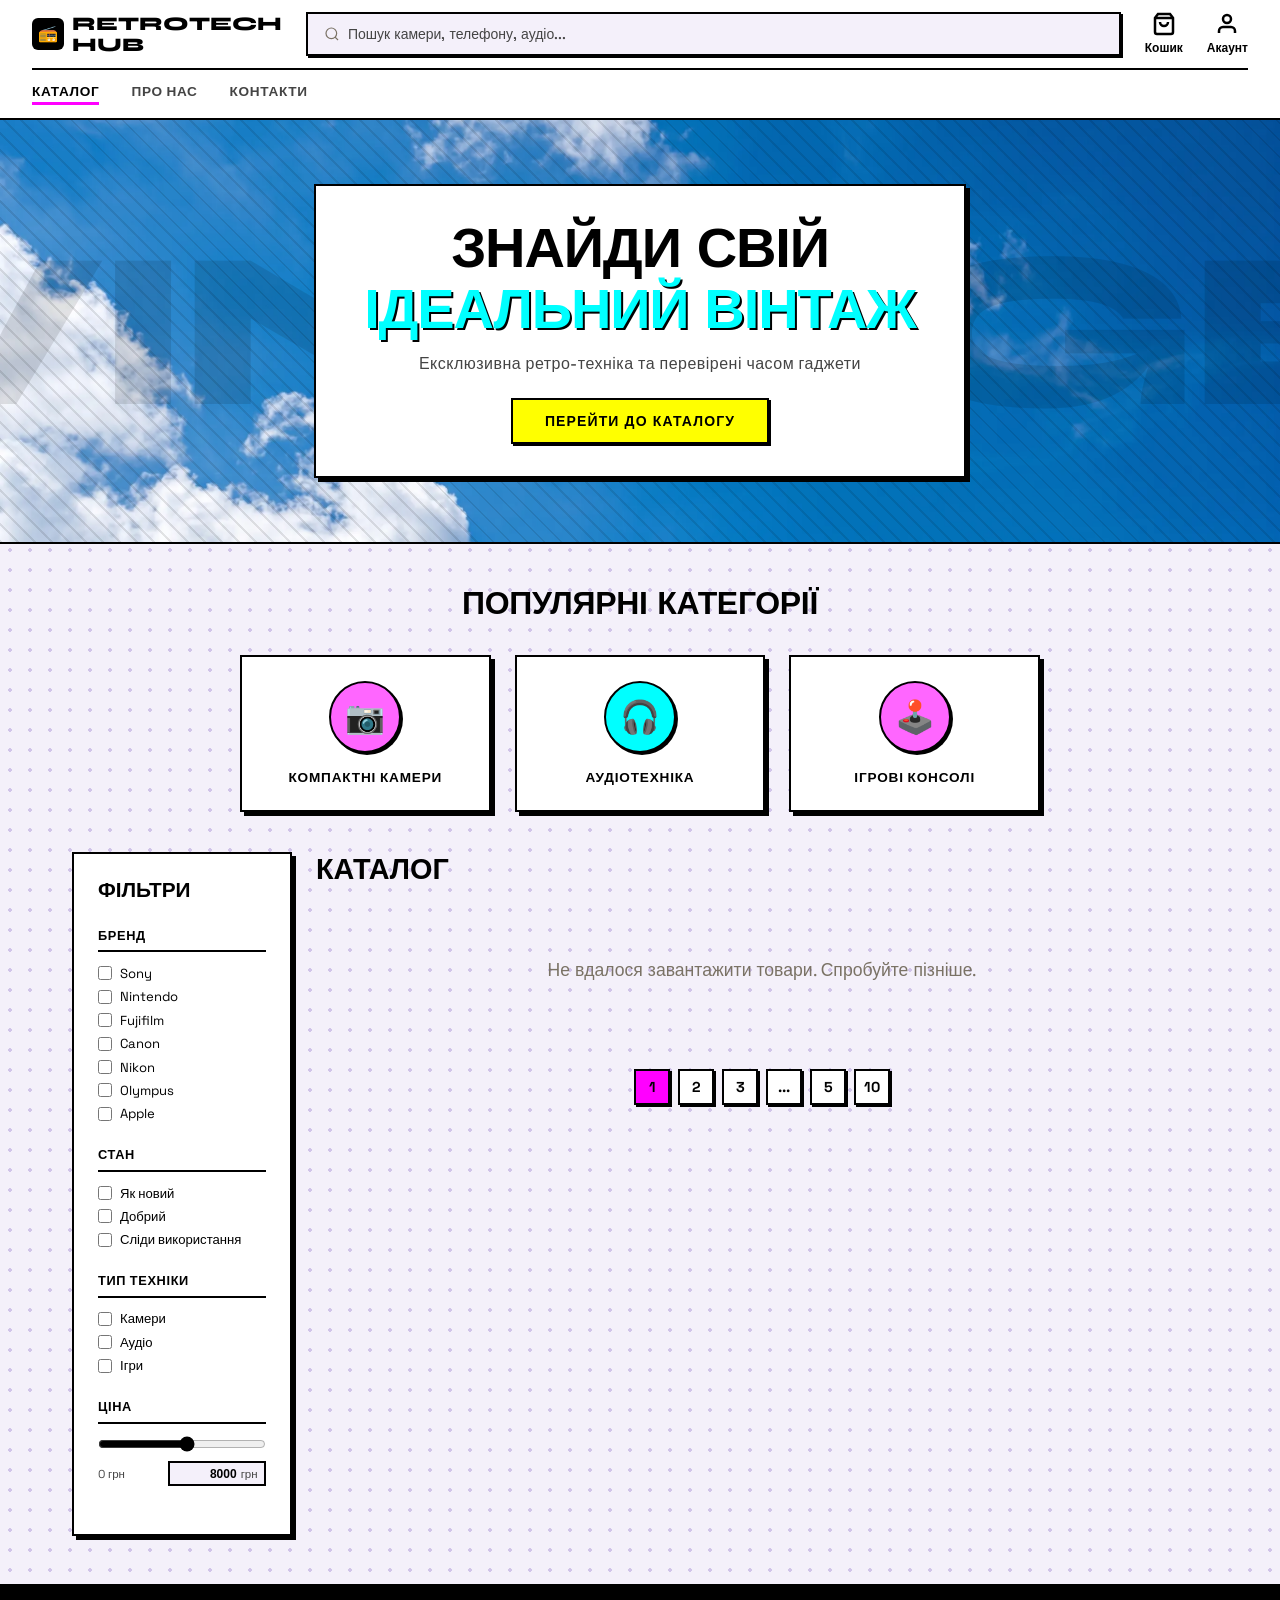
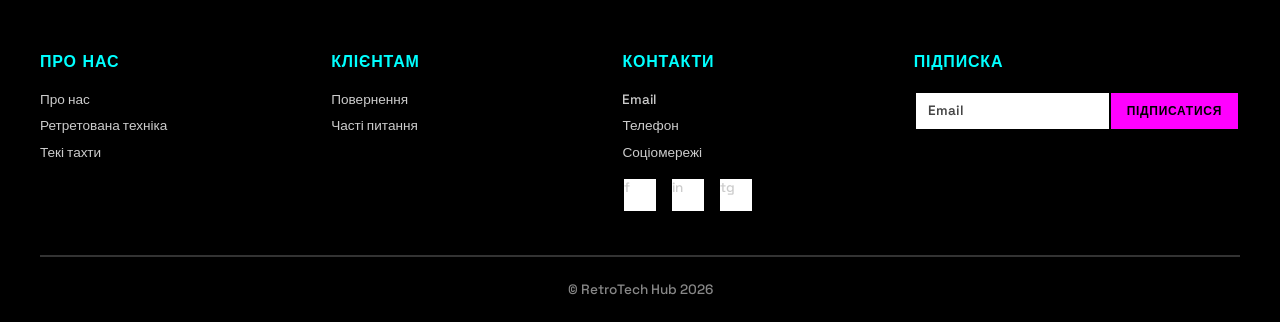
==== index.html @ 643965a3 "Reapply "feat: add search autocomplete dropdown with product suggestions" This reverts commit 82cce8" ====
<!DOCTYPE html>
<html lang="uk">

<head>
  <meta charset="UTF-8">
  <meta name="viewport" content="width=device-width, initial-scale=1.0">
  <title>RetroTech Hub — Вінтажна техніка</title>
  <!-- Підключення шрифтів -->
  <link
    href="https://fonts.googleapis.com/css2?family=Space+Grotesk:wght@400;500;600;700&family=Syne:wght@700;800&display=swap"
    rel="stylesheet">
  <!-- Підключення зовнішнього CSS файлу -->
  <link rel="stylesheet" href="style.css">
</head>

<body>

  <!-- НАВІГАЦІЯ -->
  <nav>
    <div class="nav-top">
      <!-- Змінюємо href="#" на href="/" -->
      <a class="logo" href="index.html">
        <div class="logo-icon">📻</div>
        <div>RETROTECH<br>HUB</div>
      </a>
      <div class="search-wrapper">
        <div class="search-bar">
          <svg viewBox="0 0 24 24" fill="none" stroke="currentColor" stroke-width="1.8" width="16" height="16"
            style="color:#7A7265;flex-shrink:0">
            <circle cx="11" cy="11" r="8" />
            <path d="m21 21-4.35-4.35" />
          </svg>
          <input type="text" id="search-input" placeholder="Пошук камери, телефону, аудіо..." autocomplete="off">
        </div>
        <div class="search-dropdown" id="search-dropdown"></div>
      </div>
      <!-- Кнопка кошика в навігації -->
      <a class="nav-action" href="#" id="cart-btn" onclick="toggleCart(event)">
        <svg viewBox="0 0 24 24" fill="none" stroke="currentColor" stroke-width="1.8">
          <path d="M6 2 3 6v14a2 2 0 0 0 2 2h14a2 2 0 0 0 2-2V6l-3-4z" />
          <line x1="3" y1="6" x2="21" y2="6" />
          <path d="M16 10a4 4 0 0 1-8 0" />
        </svg>
        <!-- Бейдж з кількістю товарів -->
        <div class="badge" id="cart-badge">0</div>
        Кошик
      </a>

      <a class="nav-action" href="modal.html" id="account-btn">
        <svg viewBox="0 0 24 24" fill="none" stroke="currentColor" stroke-width="1.8">
          <path d="M20 21v-2a4 4 0 0 0-4-4H8a4 4 0 0 0-4 4v2" />
          <circle cx="12" cy="7" r="4" />
        </svg>
        Акаунт
      </a>

    </div>
    <div class="nav-links">
      <a href="index.html" class="active">Каталог</a>
      <a href="pronas.html">Про нас</a>
      <a href="contact.html">Контакти</a>
    </div>
  </nav>

  <!-- HERO -->
  <section class="hero">
    <div class="hero-bg-text">VINTAGE</div>
    <div class="hero-content">
      <h1>ЗНАЙДИ СВІЙ<br><span>ІДЕАЛЬНИЙ ВІНТАЖ</span></h1>
      <p>Ексклюзивна ретро-техніка та перевірені часом гаджети</p>
      <a href="#catalog" class="hero-btn">Перейти до каталогу</a>
    </div>
  </section>

  <!-- КАТЕГОРІЇ -->
  <section class="section">
    <h2 class="section-title">Популярні категорії</h2>
    <div class="categories">
      <a class="cat-card" href="#catalog" onclick="filterBy('Камери')">
        <div class="cat-icon-wrap">📷</div>
        <span class="cat-label">Компактні камери</span>
      </a>
      <a class="cat-card" href="#catalog" onclick="filterBy('Аудіо')">
        <div class="cat-icon-wrap">🎧</div>
        <span class="cat-label">Аудіотехніка</span>
      </a>
      <a class="cat-card" href="#catalog" onclick="filterBy('Ігри')">
        <div class="cat-icon-wrap">🕹️</div>
        <span class="cat-label">Ігрові консолі</span>
      </a>
    </div>
  </section>

  <!-- КАТАЛОГ -->
  <div class="catalog-section" id="catalog">
    <aside class="filters">
      <h3>Фільтри</h3>
      <div class="filter-group">
        <div class="filter-group-title">Бренд</div>
        <div class="filter-item"><input type="checkbox" id="br-sony" data-filter="brand" data-value="Sony"><label
            for="br-sony">Sony</label></div>
        <div class="filter-item"><input type="checkbox" id="br-nintendo" data-filter="brand"
            data-value="Nintendo"><label for="br-nintendo">Nintendo</label></div>
        <div class="filter-item"><input type="checkbox" id="br-fuji" data-filter="brand" data-value="Fujifilm"><label
            for="br-fuji">Fujifilm</label></div>
        <div class="filter-item"><input type="checkbox" id="br-canon" data-filter="brand" data-value="Canon"><label
            for="br-canon">Canon</label></div>
        <div class="filter-item"><input type="checkbox" id="br-nikon" data-filter="brand" data-value="Nikon"><label
            for="br-nikon">Nikon</label></div>
        <div class="filter-item"><input type="checkbox" id="br-olympus" data-filter="brand" data-value="Olympus"><label
            for="br-olympus">Olympus</label></div>
        <div class="filter-item"><input type="checkbox" id="br-apple" data-filter="brand" data-value="Apple"><label
            for="br-apple">Apple</label></div>
      </div>
      <div class="filter-group">
        <div class="filter-group-title">Стан</div>
        <div class="filter-item"><input type="checkbox" id="cond-new" data-filter="condition"
            data-value="Як новий"><label for="cond-new">Як новий</label></div>
        <div class="filter-item"><input type="checkbox" id="cond-good" data-filter="condition"
            data-value="Добрий стан"><label for="cond-good">Добрий</label></div>
        <div class="filter-item"><input type="checkbox" id="cond-used" data-filter="condition"
            data-value="Сліди використання"><label for="cond-used">Сліди використання</label>
        </div>
      </div>
      <div class="filter-group">
        <div class="filter-group-title">Тип техніки</div>
        <div class="filter-item"><input type="checkbox" id="type-cam" data-filter="type" data-value="Камери"><label
            for="type-cam">Камери</label></div>
        <div class="filter-item"><input type="checkbox" id="type-audio" data-filter="type" data-value="Аудіо"><label
            for="type-audio">Аудіо</label></div>
        <div class="filter-item"><input type="checkbox" id="type-game" data-filter="type" data-value="Ігри"><label
            for="type-game">Ігри</label></div>
      </div>
      <div class="filter-group">
        <div class="filter-group-title">Ціна</div>
        <div class="price-range">
          <input type="range" min="0" max="15000" value="8000" id="price-slider">
          <div class="price-labels">
            <span>0 грн</span>
            <span class="price-input-wrap">
              <input type="number" id="price-input" min="0" max="15000" value="8000" step="100">
              <span class="price-input-suffix">грн</span>
            </span>
          </div>
        </div>
      </div>
    </aside>

    <div class="catalog-right">
      <h3>Каталог</h3>
      <div class="products-grid" id="products-grid"></div>
      <div class="pagination">
        <div class="page-btn active">1</div>
        <div class="page-btn">2</div>
        <div class="page-btn">3</div>
        <div class="page-btn">...</div>
        <div class="page-btn">5</div>
        <div class="page-btn">10</div>
      </div>
    </div>
  </div>

  <!-- FOOTER -->
  <footer>
    <div class="footer-grid">
      <div class="footer-col">
        <h4>Про нас</h4>
        <a href="#">Про нас</a>
        <a href="#">Ретретована техніка</a>
        <a href="#">Текі тахти</a>
      </div>
      <div class="footer-col">
        <h4>Клієнтам</h4>
        <a href="#">Повернення</a>
        <a href="#">Часті питання</a>
      </div>
      <div class="footer-col">
        <h4>Контакти</h4>
        <a href="#">Email</a>
        <a href="#">Телефон</a>
        <a href="#">Соціомережі</a>
        <div class="social-links">
          <a class="social-link" href="#">f</a>
          <a class="social-link" href="#">in</a>
          <a class="social-link" href="#">tg</a>
        </div>
      </div>
      <div class="footer-col">
        <h4>Підписка</h4>
        <div class="footer-subscribe">
          <input type="email" placeholder="Email">
          <button>Підписатися</button>
        </div>
      </div>
    </div>
    <div class="footer-bottom">
      © RetroTech Hub 2026
    </div>
  </footer>

  <!-- ======== КОШИК (бічна панель) ======== -->
  <!-- Затемнений фон при відкритому кошику -->
  <div class="cart-overlay" id="cart-overlay" onclick="toggleCart(event)"></div>

  <!-- Бічна панель кошика -->
  <aside class="cart-sidebar" id="cart-sidebar">
    <!-- Заголовок кошика -->
    <div class="cart-header">
      <h3>🛍️ Кошик</h3>
      <!-- Кнопка закриття -->
      <button class="cart-close" onclick="toggleCart(event)">&times;</button>
    </div>

    <!-- Список товарів у кошику -->
    <div class="cart-items" id="cart-items">
      <!-- Товари додаються динамічно через JS -->
      <div class="cart-empty" id="cart-empty">Кошик порожній</div>
    </div>

    <!-- Нижня частина: загальна сума та кнопка оформлення -->
    <div class="cart-footer" id="cart-footer" style="display:none;">
      <!-- Рядок з загальною сумою -->
      <div class="cart-total">
        <span>Разом:</span>
        <span id="cart-total-price">0 грн</span>
      </div>
      <!-- Кнопка оформлення замовлення -->
      <button class="cart-checkout-btn" onclick="openCheckoutModal(event)">Оформити замовлення</button>
      <!-- Кнопка очищення кошика -->
      <button class="cart-clear-btn" onclick="clearCart()">Очистити кошик</button>
    </div>
  </aside>






  <!-- Підключення зовнішнього JavaScript файлу -->
  <script src="script.js?v=3"></script>
</body>

</html>
---- style.css ----
*,
*::before,
*::after {
  box-sizing: border-box;
  margin: 0;
  padding: 0;
}

:root {
  --cream: #f4f0fa;
  --warm-white: #ffffff;
  --dark: #000000;
  --dark-mid: #111111;
  --olive: #ff00ff;
  --gold: #ff00ff;
  /* Hot Pink */
  --gold-light: #ff66ff;
  --sage: #00ffff;
  /* Cyan */
  --rust: #ff00ff;
  --text-muted: #444444;
  --border: #000000;
  --green-btn: #ffff00;
  /* Cyber Yellow */
  --green-hover: #cccc00;
  --y2k-shadow: 4px 4px 0px #000;
}

body {
  font-family: 'Space Grotesk', sans-serif;
  background-color: var(--cream);
  background-image: radial-gradient(#d1c4e9 2px, transparent 2px);
  background-size: 20px 20px;
  color: var(--dark);
  min-height: 100vh;
}

/* NAV */
nav {
  background: var(--warm-white);
  border-bottom: 2px solid var(--border);
  padding: 0 2rem;
  position: sticky;
  top: 0;
  z-index: 100;
}

.nav-top {
  display: flex;
  align-items: center;
  gap: 1.5rem;
  padding: 0.75rem 0;
  border-bottom: 2px solid var(--border);
}

.logo {
  display: flex;
  align-items: center;
  gap: 0.5rem;
  font-family: 'Syne', sans-serif;
  font-weight: 800;
  font-size: 1.2rem;
  line-height: 1.1;
  color: var(--dark);
  text-decoration: none;
  min-width: 110px;
  text-transform: uppercase;
}

.logo-icon {
  width: 32px;
  height: 32px;
  background: var(--dark);
  border-radius: 6px;
  display: flex;
  align-items: center;
  justify-content: center;
  color: var(--gold);
  font-size: 16px;
  flex-shrink: 0;
}

.search-bar {
  display: flex;
  align-items: center;
  background: var(--cream);
  border: 2px solid var(--border);
  border-radius: 0px;
  padding: 0 1rem;
  gap: 0.5rem;
  height: 44px;
  box-shadow: 2px 2px 0 var(--border);
  transition: transform 0.1s, box-shadow 0.1s;
}

.search-bar:focus-within {
  transform: translate(2px, 2px);
  box-shadow: 0px 0px 0 var(--border);
}

.search-bar input {
  border: none;
  background: transparent;
  font-family: 'Space Grotesk', sans-serif;
  font-size: 0.875rem;
  font-weight: 500;
  color: var(--dark);
  width: 100%;
  outline: none;
}

.search-bar input::placeholder {
  color: var(--text-muted);
}

/* SEARCH WRAPPER & DROPDOWN */
.search-wrapper {
  flex: 1;
  position: relative;
}

.search-wrapper .search-bar {
  flex: unset;
  width: 100%;
}

.search-dropdown {
  position: absolute;
  top: calc(100% + 4px);
  left: 0;
  right: 0;
  background: var(--warm-white);
  border: 2px solid var(--border);
  box-shadow: 4px 4px 0 var(--border);
  z-index: 999;
  max-height: 360px;
  overflow-y: auto;
  display: none;
  flex-direction: column;
}

.search-dropdown.active {
  display: flex;
}

.search-dropdown-item {
  display: flex;
  align-items: center;
  gap: 0.75rem;
  padding: 0.6rem 0.9rem;
  cursor: pointer;
  border-bottom: 1px solid #e8e4e0;
  transition: background 0.12s, transform 0.08s;
  text-decoration: none;
  color: inherit;
}

.search-dropdown-item:last-child {
  border-bottom: none;
}

.search-dropdown-item:hover {
  background: var(--cream);
  transform: translateX(3px);
}

.search-dropdown-thumb {
  width: 40px;
  height: 40px;
  border: 2px solid var(--border);
  background: var(--cream);
  display: flex;
  align-items: center;
  justify-content: center;
  font-size: 1.2rem;
  flex-shrink: 0;
  overflow: hidden;
}

.search-dropdown-thumb img {
  width: 100%;
  height: 100%;
  object-fit: cover;
}

.search-dropdown-info {
  flex: 1;
  min-width: 0;
}

.search-dropdown-name {
  font-family: 'Space Grotesk', sans-serif;
  font-size: 0.85rem;
  font-weight: 700;
  color: var(--dark);
  white-space: nowrap;
  overflow: hidden;
  text-overflow: ellipsis;
}

.search-dropdown-name mark {
  background: var(--green-btn);
  color: var(--dark);
  padding: 0 2px;
  border-radius: 2px;
}

.search-dropdown-meta {
  font-size: 0.72rem;
  font-weight: 500;
  color: var(--text-muted);
  margin-top: 1px;
  text-transform: uppercase;
  letter-spacing: 0.04em;
}

.search-dropdown-price {
  font-family: 'Syne', sans-serif;
  font-size: 0.9rem;
  font-weight: 800;
  color: var(--dark);
  white-space: nowrap;
}

.search-dropdown-empty {
  padding: 1rem;
  text-align: center;
  color: var(--text-muted);
  font-size: 0.85rem;
  font-weight: 500;
  letter-spacing: 0.03em;
}

.search-dropdown-header {
  padding: 0.4rem 0.9rem;
  font-size: 0.7rem;
  font-weight: 700;
  letter-spacing: 0.08em;
  text-transform: uppercase;
  color: var(--text-muted);
  background: var(--cream);
  border-bottom: 2px solid var(--border);
}

@keyframes dropdownSlide {
  from { opacity: 0; transform: translateY(-6px); }
  to   { opacity: 1; transform: translateY(0); }
}

.search-dropdown.active {
  animation: dropdownSlide 0.15s ease;
}

.nav-actions {
  display: flex;
  gap: 1.5rem;
  align-items: center;
}

.nav-action {
  display: flex;
  flex-direction: column;
  align-items: center;
  gap: 4px;
  font-size: 0.75rem;
  font-weight: 600;
  color: var(--dark);
  text-decoration: none;
  cursor: pointer;
  position: relative;
  font-family: 'Space Grotesk', sans-serif;
}

.nav-action svg {
  width: 24px;
  height: 24px;
  stroke-width: 2.5;
}

.badge {
  position: absolute;
  top: -6px;
  right: -8px;
  background: var(--gold);
  color: var(--warm-white);
  font-family: 'Space Grotesk', sans-serif;
  font-size: 0.65rem;
  font-weight: 700;
  width: 18px;
  height: 18px;
  border-radius: 50%;
  border: 2px solid var(--dark);
  display: flex;
  align-items: center;
  justify-content: center;
}

.nav-links {
  display: flex;
  gap: 2rem;
  padding: 0.8rem 0;
}

.nav-links a {
  font-size: 0.85rem;
  font-weight: 700;
  letter-spacing: 0.05em;
  text-transform: uppercase;
  color: var(--text-muted);
  text-decoration: none;
  transition: color 0.2s;
  font-family: 'Space Grotesk', sans-serif;
}

.nav-links a:hover,
.nav-links a.active {
  color: var(--dark);
}

.nav-links a.active {
  border-bottom: 3px solid var(--gold);
  padding-bottom: 2px;
  color: var(--dark);
}

/* HERO */
.hero {
  background: var(--cream);
  background-image: url('sky.webp');
  background-size: cover;
  background-position: center;
  padding: 4rem 2rem;
  text-align: center;
  position: relative;
  overflow: hidden;
  min-height: 280px;
  display: flex;
  align-items: center;
  justify-content: center;
  flex-direction: column;
  border-bottom: 2px solid var(--border);
}

.hero::before {
  content: '';
  position: absolute;
  inset: 0;
  background: repeating-linear-gradient(45deg, #000 0, #000 2px, transparent 2px, transparent 12px);
  opacity: 0.1;
}

.hero-bg-text {
  position: absolute;
  font-family: 'Syne', sans-serif;
  font-size: 14rem;
  font-weight: 800;
  color: var(--dark);
  opacity: 0.1;
  user-select: none;
  letter-spacing: -0.05em;
  top: 50%;
  left: 50%;
  transform: translate(-50%, -50%);
  white-space: nowrap;
}

.hero-content {
  position: relative;
  z-index: 1;
  background: var(--warm-white);
  padding: 2rem 3rem;
  border: 2px solid var(--dark);
  box-shadow: var(--y2k-shadow);
}

.hero h1 {
  font-family: 'Syne', sans-serif;
  font-size: clamp(2rem, 5vw, 3.5rem);
  font-weight: 800;
  color: var(--dark);
  line-height: 1.1;
  margin-bottom: 0.75rem;
  letter-spacing: -0.02em;
  text-transform: uppercase;
}

.hero h1 span {
  color: var(--sage);
  text-shadow: 2px 2px 0 var(--dark);
}

.hero p {
  color: var(--text-muted);
  font-family: 'Space Grotesk', sans-serif;
  font-size: 1rem;
  font-weight: 500;
  margin-bottom: 1.5rem;
  letter-spacing: 0.03em;
}

.hero-btn {
  background: var(--green-btn);
  color: var(--dark);
  border: 2px solid var(--dark);
  padding: 0.75rem 2rem;
  font-family: 'Space Grotesk', sans-serif;
  font-size: 0.875rem;
  font-weight: 700;
  letter-spacing: 0.08em;
  text-transform: uppercase;
  border-radius: 0px;
  cursor: pointer;
  transition: transform 0.1s, box-shadow 0.1s;
  text-decoration: none;
  display: inline-block;
  box-shadow: 2px 2px 0 var(--dark);
}

.hero-btn:hover {
  background: var(--gold-light);
  transform: translate(2px, 2px);
  box-shadow: 0px 0px 0 var(--dark);
}

/* CATEGORIES */
.section {
  padding: 2.5rem 2rem;
}

.section-title {
  font-family: 'Syne', sans-serif;
  font-size: 2rem;
  font-weight: 800;
  text-align: center;
  margin-bottom: 2rem;
  color: var(--dark);
  letter-spacing: -0.01em;
  text-transform: uppercase;
}

.categories {
  display: grid;
  grid-template-columns: repeat(3, 1fr);
  gap: 1.5rem;
  max-width: 800px;
  margin: 0 auto;
}

.cat-card {
  background: var(--warm-white);
  border: 2px solid var(--border);
  border-radius: 0px;
  padding: 1.5rem 1rem;
  display: flex;
  flex-direction: column;
  align-items: center;
  gap: 1rem;
  cursor: pointer;
  transition: transform 0.1s, box-shadow 0.1s;
  text-decoration: none;
  box-shadow: var(--y2k-shadow);
}

.cat-card:hover {
  transform: translate(2px, 2px);
  box-shadow: 0px 0px 0 var(--border);
}

.cat-card:nth-child(1) .cat-icon-wrap {
  background: var(--gold-light);
  border: 2px solid var(--dark);
}

.cat-card:nth-child(2) .cat-icon-wrap {
  background: var(--sage);
  border: 2px solid var(--dark);
}

.cat-card:nth-child(3) .cat-icon-wrap {
  background: var(--gold-light);
  border: 2px solid var(--dark);
}

.cat-card:nth-child(4) .cat-icon-wrap {
  background: var(--sage);
  border: 2px solid var(--dark);
}

.cat-icon-wrap {
  width: 72px;
  height: 72px;
  border-radius: 50%;
  display: flex;
  align-items: center;
  justify-content: center;
  font-size: 2rem;
  box-shadow: 2px 2px 0 var(--dark);
}

.cat-label {
  font-family: 'Space Grotesk', sans-serif;
  font-size: 0.85rem;
  font-weight: 700;
  letter-spacing: 0.06em;
  text-transform: uppercase;
  color: var(--dark);
  text-align: center;
}

/* CATALOG SECTION */
.catalog-section {
  display: grid;
  grid-template-columns: 220px 1fr;
  gap: 1.5rem;
  padding: 0 2rem 3rem;
  max-width: 1200px;
  margin: 0 auto;
}

/* FILTERS */
.filters {
  background: var(--warm-white);
  border: 2px solid var(--border);
  border-radius: 0px;
  padding: 1.5rem;
  height: fit-content;
  position: sticky;
  top: 100px;
  box-shadow: var(--y2k-shadow);
}

.filters h3 {
  font-family: 'Syne', sans-serif;
  font-size: 1.3rem;
  font-weight: 800;
  margin-bottom: 1.5rem;
  color: var(--dark);
  text-transform: uppercase;
}

.filter-group {
  margin-bottom: 1.5rem;
}

.filter-group-title {
  font-family: 'Space Grotesk', sans-serif;
  font-size: 0.8rem;
  font-weight: 700;
  letter-spacing: 0.05em;
  text-transform: uppercase;
  color: var(--dark);
  margin-bottom: 0.8rem;
  border-bottom: 2px solid var(--border);
  padding-bottom: 0.4rem;
}

.filter-item {
  display: flex;
  align-items: center;
  gap: 0.5rem;
  margin-bottom: 0.4rem;
  cursor: pointer;
}

.filter-item input[type=checkbox] {
  accent-color: var(--dark);
  width: 14px;
  height: 14px;
  cursor: pointer;
}

.filter-item label {
  font-size: 0.82rem;
  color: var(--dark);
  cursor: pointer;
}

.price-range {
  margin-top: 0.5rem;
}

.price-range input[type=range] {
  width: 100%;
  accent-color: var(--dark);
}

.price-labels {
  display: flex;
  justify-content: space-between;
  font-size: 0.72rem;
  color: var(--text-muted);
  margin-top: 0.25rem;
  align-items: center;
}

.price-input-wrap {
  display: inline-flex;
  align-items: center;
  gap: 0.25rem;
  background: var(--cream);
  border: 2px solid var(--border);
  border-radius: 0px;
  padding: 0.2rem 0.4rem;
  transition: transform 0.1s;
}

.price-input-wrap:focus-within {
  transform: translate(2px, 2px);
  box-shadow: 2px 2px 0 var(--border);
}

#price-input {
  width: 60px;
  border: none;
  background: transparent;
  font-family: 'Jost', sans-serif;
  font-size: 0.75rem;
  font-weight: 600;
  color: var(--dark);
  outline: none;
  text-align: right;
  -moz-appearance: textfield;
  appearance: textfield;
}

#price-input::-webkit-inner-spin-button {
  -webkit-appearance: none;
  appearance: none;
  margin: 0;
}

.price-input-suffix {
  font-size: 0.72rem;
  color: var(--text-muted);
  font-weight: 500;
}

/* CATALOG GRID */
.catalog-right h3 {
  font-family: 'Syne', sans-serif;
  font-size: 1.8rem;
  font-weight: 800;
  margin-bottom: 1.5rem;
  text-align: left;
  color: var(--dark);
  text-transform: uppercase;
}

.products-grid {
  display: grid;
  grid-template-columns: repeat(3, 1fr);
  gap: 1.5rem;
}

.product-card {
  background: var(--warm-white);
  border: 2px solid var(--border);
  border-radius: 0px;
  overflow: hidden;
  transition: transform 0.1s, box-shadow 0.1s;
  cursor: pointer;
  box-shadow: var(--y2k-shadow);
  display: flex;
  flex-direction: column;
}

.product-card:hover {
  transform: translate(2px, 2px);
  box-shadow: 0px 0px 0 var(--border);
}

.product-img {
  width: 100%;
  aspect-ratio: 4/3;
  background: var(--cream);
  display: flex;
  align-items: center;
  justify-content: center;
  font-size: 3.5rem;
  overflow: hidden;
  border-bottom: 2px solid var(--border);
}

.product-img img {
  width: 100%;
  height: 100%;
  object-fit: cover;
}

.product-info {
  padding: 1rem;
  display: flex;
  flex-direction: column;
  flex: 1;
}

.product-name {
  font-family: 'Space Grotesk', sans-serif;
  font-size: 1rem;
  font-weight: 700;
  color: var(--dark);
  margin-bottom: 0.25rem;
}

.product-condition {
  font-size: 0.75rem;
  font-weight: 500;
  color: var(--text-muted);
  margin-bottom: 1rem;
  text-transform: uppercase;
}

.product-bottom {
  display: flex;
  align-items: center;
  justify-content: space-between;
  gap: 0.5rem;
  margin-top: auto;
}

.product-price {
  font-family: 'Syne', sans-serif;
  font-size: 1.2rem;
  font-weight: 800;
  color: var(--dark);
}

.btn-cart {
  background: var(--gold);
  color: var(--dark);
  border: 2px solid var(--border);
  padding: 0.4rem 0.8rem;
  font-family: 'Space Grotesk', sans-serif;
  font-size: 0.75rem;
  font-weight: 700;
  letter-spacing: 0.05em;
  text-transform: uppercase;
  border-radius: 0px;
  cursor: pointer;
  transition: transform 0.1s, box-shadow 0.1s;
  white-space: nowrap;
  box-shadow: 2px 2px 0 var(--border);
}

.btn-cart:hover {
  background: var(--green-btn);
  transform: translate(1px, 1px);
  box-shadow: 1px 1px 0 var(--border);
}

/* PAGINATION */
.pagination {
  display: flex;
  justify-content: center;
  gap: 0.5rem;
  margin-top: 2.5rem;
}

.page-btn {
  width: 36px;
  height: 36px;
  border: 2px solid var(--dark);
  background: var(--warm-white);
  border-radius: 0px;
  display: flex;
  align-items: center;
  justify-content: center;
  font-family: 'Space Grotesk', sans-serif;
  font-weight: 700;
  font-size: 0.9rem;
  cursor: pointer;
  transition: transform 0.1s, box-shadow 0.1s;
  color: var(--dark);
  box-shadow: 2px 2px 0 var(--dark);
}

.page-btn.active {
  background: var(--gold);
  color: var(--dark);
}

.page-btn:hover:not(.active) {
  background: var(--sage);
  transform: translate(2px, 2px);
  box-shadow: 0px 0px 0 var(--dark);
}

/* FOOTER */
footer {
  background: var(--dark);
  color: var(--warm-white);
  padding: 4rem 2rem 1.5rem;
  border-top: 4px solid var(--border);
}

.footer-grid {
  display: grid;
  grid-template-columns: repeat(4, 1fr);
  gap: 2rem;
  max-width: 1200px;
  margin: 0 auto 2rem;
}

.footer-col h4 {
  font-family: 'Syne', sans-serif;
  font-size: 1rem;
  font-weight: 800;
  letter-spacing: 0.05em;
  text-transform: uppercase;
  color: var(--sage);
  margin-bottom: 1.25rem;
}

.footer-col a {
  display: block;
  font-family: 'Space Grotesk', sans-serif;
  font-size: 0.85rem;
  font-weight: 500;
  color: #cccccc;
  text-decoration: none;
  margin-bottom: 0.6rem;
  transition: color 0.2s;
}

.footer-col a:hover {
  color: var(--gold);
}

.footer-subscribe {
  display: flex;
  gap: 0;
  margin-top: 0.75rem;
}

.footer-subscribe input {
  flex: 1;
  background: var(--warm-white);
  border: 2px solid var(--border);
  border-radius: 0;
  padding: 0.6rem 0.75rem;
  font-family: 'Space Grotesk', sans-serif;
  font-size: 0.85rem;
  font-weight: 600;
  color: var(--dark);
  outline: none;
}

.footer-subscribe input::placeholder {
  color: var(--text-muted);
}

.footer-subscribe button {
  background: var(--gold);
  color: var(--dark);
  border: 2px solid var(--border);
  border-left: none;
  padding: 0.6rem 1rem;
  border-radius: 0;
  font-family: 'Space Grotesk', sans-serif;
  font-size: 0.75rem;
  font-weight: 700;
  letter-spacing: 0.06em;
  text-transform: uppercase;
  cursor: pointer;
  transition: background 0.2s;
  white-space: nowrap;
}

.footer-subscribe button:hover {
  background: var(--sage);
}

.social-links {
  display: flex;
  gap: 0.75rem;
  margin-top: 1rem;
}

.social-link {
  width: 36px;
  height: 36px;
  border: 2px solid var(--border);
  border-radius: 0;
  background: var(--warm-white);
  display: flex;
  align-items: center;
  justify-content: center;
  font-family: 'Space Grotesk', sans-serif;
  font-size: 1rem;
  font-weight: 700;
  color: var(--dark);
  text-decoration: none;
  transition: transform 0.1s, box-shadow 0.1s;
  box-shadow: 2px 2px 0 var(--border);
}

.social-link:hover {
  background: var(--olive);
  color: var(--dark);
  transform: translate(2px, 2px);
  box-shadow: 0px 0px 0 var(--border);
}

.footer-bottom {
  border-top: 2px solid #333;
  padding-top: 1.5rem;
  text-align: center;
  font-family: 'Space Grotesk', sans-serif;
  font-size: 0.85rem;
  font-weight: 500;
  color: #888;
  max-width: 1200px;
  margin: 0 auto;
}

@media (max-width: 992px) {
  .categories {
    grid-template-columns: repeat(2, 1fr);
  }
  .products-grid {
    grid-template-columns: repeat(2, 1fr);
  }
}

@media (max-width: 768px) {
  .nav-top {
    flex-wrap: wrap;
    gap: 1rem;
    padding: 1rem 0;
  }
  
  .search-bar {
    order: 3;
    min-width: 100%;
  }

  .nav-links {
    justify-content: center;
    gap: 1rem;
    flex-wrap: wrap;
  }

  .hero {
    padding: 2rem 1rem;
  }

  .hero-content {
    padding: 1.5rem;
  }

  .hero h1 {
    font-size: 1.8rem;
  }

  .hero-bg-text {
    display: none;
  }

  .catalog-section {
    grid-template-columns: 1fr;
    padding: 0 1rem 2rem;
  }

  .filters {
    position: static;
  }

  .footer-grid {
    grid-template-columns: repeat(2, 1fr);
    gap: 1.5rem;
  }
}

@media (max-width: 480px) {
  .categories {
    grid-template-columns: 1fr;
  }

  .products-grid {
    grid-template-columns: 1fr;
  }

  .footer-grid {
    grid-template-columns: 1fr;
  }

  .nav-actions {
    gap: 0.75rem;
  }

  .logo {
    min-width: auto;
    font-size: 1rem;
  }

  .logo-icon {
    width: 28px;
    height: 28px;
  }

  .section {
    padding: 1.5rem 1rem;
  }
}

/* ======== КОШИК (бічна панель) ======== */

/* Затемнений фон-оверлей */
.cart-overlay {
  display: none;
  position: fixed;
  inset: 0;
  background: rgba(0, 0, 0, 0.5);
  z-index: 998;
  backdrop-filter: blur(2px);
}

.cart-overlay.active {
  display: block;
}

/* Бічна панель кошика */
.cart-sidebar {
  position: fixed;
  top: 0;
  right: -420px;
  /* Початково за межами екрану */
  width: 400px;
  height: 100vh;
  background: var(--warm-white);
  border-left: 2px solid var(--border);
  box-shadow: -4px 0 0px var(--border);
  z-index: 999;
  display: flex;
  flex-direction: column;
  transition: right 0.35s ease;
}

.cart-sidebar.open {
  right: 0;
  /* Виїжджає зліва при відкритті */
}

/* Заголовок кошика */
.cart-header {
  display: flex;
  align-items: center;
  justify-content: space-between;
  padding: 1.25rem 1.5rem;
  border-bottom: 1px solid var(--border);
}

.cart-header h3 {
  font-family: 'Syne', sans-serif;
  font-size: 1.5rem;
  font-weight: 800;
  color: var(--dark);
  text-transform: uppercase;
}

/* Кнопка закриття */
.cart-close {
  background: none;
  border: none;
  font-size: 1.8rem;
  color: var(--dark);
  cursor: pointer;
  line-height: 1;
  padding: 0.25rem;
  transition: color 0.2s;
}

.cart-close:hover {
  color: var(--gold);
}

/* Область зі списком товарів */
.cart-items {
  flex: 1;
  overflow-y: auto;
  padding: 1rem 1.5rem;
}

/* Повідомлення "Кошик порожній" */
.cart-empty {
  text-align: center;
  color: var(--text-muted);
  font-size: 1rem;
  padding: 3rem 0;
}

/* Картка одного товару в кошику */
.cart-item {
  display: flex;
  align-items: center;
  gap: 0.75rem;
  padding: 0.75rem 0;
  border-bottom: 1px solid var(--border);
  position: relative;
}

/* Зображення товару в кошику */
.cart-item-img {
  width: 60px;
  height: 60px;
  background: var(--cream);
  border: 2px solid var(--border);
  border-radius: 0px;
  overflow: hidden;
  display: flex;
  align-items: center;
  justify-content: center;
  flex-shrink: 0;
  font-size: 1.8rem;
}

.cart-item-img img {
  width: 100%;
  height: 100%;
  object-fit: cover;
}

/* Інформація про товар */
.cart-item-info {
  flex: 1;
  min-width: 0;
}

.cart-item-name {
  font-size: 0.85rem;
  font-weight: 600;
  color: var(--dark);
  margin-bottom: 0.2rem;
  white-space: nowrap;
  overflow: hidden;
  text-overflow: ellipsis;
}

.cart-item-price {
  font-size: 0.78rem;
  color: var(--gold);
  font-weight: 600;
  margin-bottom: 0.35rem;
}

/* Керування кількістю */
.cart-item-qty {
  display: flex;
  align-items: center;
  gap: 0.5rem;
}

.cart-item-qty span {
  font-size: 0.85rem;
  font-weight: 600;
  min-width: 20px;
  text-align: center;
}

/* Кнопки +/- */
.qty-btn {
  width: 26px;
  height: 26px;
  border: 2px solid var(--border);
  background: var(--cream);
  border-radius: 0px;
  font-family: 'Space Grotesk', sans-serif;
  font-weight: 700;
  font-size: 1rem;
  color: var(--dark);
  cursor: pointer;
  display: flex;
  align-items: center;
  justify-content: center;
  transition: transform 0.1s, box-shadow 0.1s;
  box-shadow: 1px 1px 0 var(--border);
}

.qty-btn:hover {
  background: var(--gold);
  transform: translate(1px, 1px);
  box-shadow: 0px 0px 0 var(--border);
}

/* Кнопка видалення товару */
.cart-item-remove {
  background: none;
  border: none;
  color: var(--text-muted);
  font-size: 0.9rem;
  cursor: pointer;
  padding: 0.25rem;
  transition: color 0.2s;
}

.cart-item-remove:hover {
  color: #c44;
}

/* Нижня частина кошика (сума + кнопки) */
.cart-footer {
  padding: 1.25rem 1.5rem;
  border-top: 1px solid var(--border);
  background: var(--cream);
}

/* Рядок загальної суми */
.cart-total {
  display: flex;
  justify-content: space-between;
  align-items: center;
  margin-bottom: 1rem;
}

.cart-total span:first-child {
  font-family: 'Space Grotesk', sans-serif;
  font-size: 0.9rem;
  font-weight: 700;
  color: var(--dark);
  text-transform: uppercase;
}

.cart-total span:last-child {
  font-family: 'Syne', sans-serif;
  font-size: 1.6rem;
  font-weight: 800;
  color: var(--dark);
}

/* Кнопка оформлення замовлення */
.cart-checkout-btn {
  width: 100%;
  padding: 0.85rem;
  background: var(--sage);
  color: var(--dark);
  border: 2px solid var(--border);
  border-radius: 0px;
  font-family: 'Space Grotesk', sans-serif;
  font-size: 0.9rem;
  font-weight: 700;
  text-transform: uppercase;
  letter-spacing: 0.08em;
  cursor: pointer;
  transition: transform 0.1s, box-shadow 0.1s;
  margin-bottom: 0.5rem;
  box-shadow: 2px 2px 0 var(--border);
}

.cart-checkout-btn:hover {
  background: var(--gold);
  transform: translate(2px, 2px);
  box-shadow: 0px 0px 0 var(--border);
}

/* Кнопка очищення кошика */
.cart-clear-btn {
  width: 100%;
  padding: 0.6rem;
  background: transparent;
  color: var(--dark);
  border: 2px solid var(--border);
  border-radius: 0px;
  font-family: 'Space Grotesk', sans-serif;
  font-size: 0.8rem;
  font-weight: 600;
  cursor: pointer;
  transition: transform 0.1s, box-shadow 0.1s;
  box-shadow: 2px 2px 0 var(--border);
}

.cart-clear-btn:hover {
  background: #ffcccc;
  transform: translate(2px, 2px);
  box-shadow: 0px 0px 0 var(--border);
}

/* Адаптивність кошика */
@media (max-width: 768px) {
  .cart-sidebar {
    width: 100%;
    right: -100%;
  }
}

/* ======== КНОПКА АКАУНТУ (авторизований стан) ======== */

/* Аватар з першою літерою email */
.account-avatar {
  width: 28px;
  height: 28px;
  background: var(--gold);
  color: var(--dark);
  border: 2px solid var(--dark);
  border-radius: 50%;
  display: flex;
  align-items: center;
  justify-content: center;
  font-family: 'Syne', sans-serif;
  font-size: 0.8rem;
  font-weight: 800;
  flex-shrink: 0;
  box-shadow: 2px 2px 0 var(--dark);
}

/* Email поруч з аватаром */
.account-email {
  max-width: 90px;
  overflow: hidden;
  text-overflow: ellipsis;
  white-space: nowrap;
  font-size: 0.7rem;
  font-weight: 600;
  color: var(--dark);
}

/* Авторизована кнопка — горизонтальний layout */
.account-logged-in {
  flex-direction: row !important;
  gap: 6px !important;
  padding: 4px 8px;
  border: 2px solid var(--dark);
  box-shadow: 2px 2px 0 var(--dark);
  background: var(--cream);
  transition: transform 0.1s, box-shadow 0.1s;
}

.account-logged-in:hover {
  transform: translate(2px, 2px);
  box-shadow: 0px 0px 0 var(--dark);
}

/* Випадаюче меню */
.account-dropdown {
  position: absolute;
  z-index: 9999;
  background: var(--warm-white);
  border: 2px solid var(--dark);
  box-shadow: 4px 4px 0 var(--dark);
  min-width: 200px;
  font-family: 'Space Grotesk', sans-serif;
}

.account-dropdown-email {
  padding: 0.75rem 1rem;
  font-size: 0.8rem;
  font-weight: 600;
  color: var(--text-muted);
  border-bottom: 2px solid var(--border);
  word-break: break-all;
}

.account-dropdown-item {
  display: block;
  padding: 0.75rem 1rem;
  font-size: 0.85rem;
  font-weight: 700;
  color: var(--dark);
  text-decoration: none;
  transition: background 0.15s;
  letter-spacing: 0.02em;
}

.account-dropdown-item:hover {
  background: var(--gold);
  color: var(--dark);
}
/* ======== CHECKOUT MODAL ======== */

.checkout-overlay {
  position: fixed;
  top: 0; left: 0;
  width: 100%; height: 100%;
  background: rgba(0, 0, 0, 0.6);
  z-index: 1050;
  display: flex;
  align-items: center;
  justify-content: center;
  opacity: 0;
  visibility: hidden;
  transition: opacity 0.3s, visibility 0.3s;
  backdrop-filter: blur(3px);
  padding: 1rem;
}

.checkout-overlay.active {
  opacity: 1;
  visibility: visible;
}

.checkout-modal {
  background: var(--warm-white);
  border: 2px solid var(--dark);
  box-shadow: 6px 6px 0px var(--dark);
  width: 100%;
  max-width: 520px;
  max-height: 90vh;
  overflow-y: auto;
  padding: 2rem;
  position: relative;
  transform: translateY(30px) scale(0.97);
  transition: transform 0.3s ease;
}

.checkout-overlay.active .checkout-modal {
  transform: translateY(0) scale(1);
}

.checkout-modal h2 {
  font-family: 'Syne', sans-serif;
  font-size: 1.4rem;
  font-weight: 800;
  text-transform: uppercase;
  letter-spacing: 0.04em;
  margin-bottom: 1rem;
  text-align: center;
  border-bottom: 2px solid var(--border);
  padding-bottom: 1rem;
  color: var(--dark);
}

/* Підсумок суми */
.checkout-summary {
  display: flex;
  align-items: center;
  justify-content: space-between;
  background: var(--cream);
  border: 2px solid var(--dark);
  box-shadow: 2px 2px 0 var(--dark);
  padding: 0.75rem 1rem;
  margin-bottom: 1.5rem;
  font-family: 'Space Grotesk', sans-serif;
  font-size: 0.85rem;
  font-weight: 700;
  text-transform: uppercase;
  letter-spacing: 0.05em;
}

.checkout-total-value {
  font-family: 'Syne', sans-serif;
  font-size: 1.4rem;
  font-weight: 800;
  color: var(--dark);
}

/* Форма */
.checkout-form .form-group {
  margin-bottom: 1rem;
}

.checkout-form label {
  display: block;
  font-family: 'Space Grotesk', sans-serif;
  font-size: 0.75rem;
  font-weight: 700;
  text-transform: uppercase;
  letter-spacing: 0.06em;
  color: var(--dark);
  margin-bottom: 0.4rem;
}

.checkout-form input[type="text"],
.checkout-form input[type="email"],
.checkout-form input[type="tel"] {
  width: 100%;
  padding: 0.7rem 0.85rem;
  border: 2px solid var(--border);
  border-radius: 0;
  background: var(--warm-white);
  font-family: 'Space Grotesk', sans-serif;
  font-size: 0.88rem;
  font-weight: 500;
  color: var(--dark);
  outline: none;
  transition: box-shadow 0.1s, transform 0.1s;
  box-shadow: 2px 2px 0 transparent;
}

.checkout-form input[type="text"]:focus,
.checkout-form input[type="email"]:focus,
.checkout-form input[type="tel"]:focus {
  transform: translate(2px, 2px);
  box-shadow: 2px 2px 0 var(--border);
  border-color: var(--dark);
}

.checkout-form input::placeholder {
  color: #aaa;
  font-weight: 400;
}

/* Два поля в рядок */
.form-row {
  display: grid;
  grid-template-columns: 1fr 1fr;
  gap: 0.75rem;
}

/* Варіанти доставки */
.delivery-options {
  display: flex;
  gap: 0.5rem;
  flex-wrap: wrap;
  margin-top: 0.25rem;
}

.delivery-option {
  cursor: pointer;
  flex: 1;
  min-width: 90px;
}

.delivery-option input[type="radio"] {
  display: none;
}

.delivery-label {
  display: flex;
  flex-direction: column;
  align-items: center;
  gap: 0.35rem;
  padding: 0.6rem 0.5rem;
  border: 2px solid var(--border);
  background: var(--cream);
  font-family: 'Space Grotesk', sans-serif;
  font-size: 0.72rem;
  font-weight: 700;
  text-transform: uppercase;
  letter-spacing: 0.04em;
  color: var(--dark);
  text-align: center;
  transition: background 0.15s, transform 0.1s, box-shadow 0.1s;
  box-shadow: 2px 2px 0 var(--border);
  cursor: pointer;
}

.delivery-option input[type="radio"]:checked + .delivery-label {
  background: var(--sage);
  box-shadow: none;
  transform: translate(2px, 2px);
}

.delivery-label:hover {
  background: var(--gold-light);
}

.delivery-icon {
  font-size: 1.4rem;
}

/* Кнопка підтвердження */
.checkout-submit {
  width: 100%;
  padding: 0.9rem 1rem;
  background: var(--sage);
  color: var(--dark);
  border: 2px solid var(--dark);
  border-radius: 0;
  font-family: 'Space Grotesk', sans-serif;
  font-size: 0.9rem;
  font-weight: 700;
  text-transform: uppercase;
  letter-spacing: 0.08em;
  cursor: pointer;
  transition: transform 0.1s, box-shadow 0.1s, background 0.15s;
  margin-top: 1.25rem;
  box-shadow: 3px 3px 0 var(--dark);
}

.checkout-submit:hover {
  background: var(--gold);
  transform: translate(2px, 2px);
  box-shadow: 1px 1px 0 var(--dark);
}

/* Кнопка закриття */
.checkout-close {
  position: absolute;
  top: 1rem;
  right: 1rem;
  background: var(--dark);
  color: var(--warm-white);
  border: none;
  width: 32px;
  height: 32px;
  font-size: 1rem;
  font-weight: 700;
  cursor: pointer;
  display: flex;
  align-items: center;
  justify-content: center;
  transition: background 0.15s;
}

.checkout-close:hover {
  background: #c44;
}

/* Модалка успіху */
.success-modal {
  text-align: center;
  max-width: 400px;
}

.success-icon {
  font-size: 4rem;
  margin-bottom: 1rem;
  animation: bounceIn 0.5s ease;
}

@keyframes bounceIn {
  0% { transform: scale(0); }
  60% { transform: scale(1.15); }
  100% { transform: scale(1); }
}

.success-modal h2 {
  border-bottom: none;
  margin-bottom: 0.75rem;
}

.success-text {
  font-family: 'Space Grotesk', sans-serif;
  font-size: 0.9rem;
  color: var(--text-muted);
  line-height: 1.6;
  margin-bottom: 0.5rem;
}

/* Адаптивність */
@media (max-width: 480px) {
  .checkout-modal {
    padding: 1.5rem 1rem;
  }

  .form-row {
    grid-template-columns: 1fr;
  }

  .delivery-options {
    flex-direction: row;
  }
}
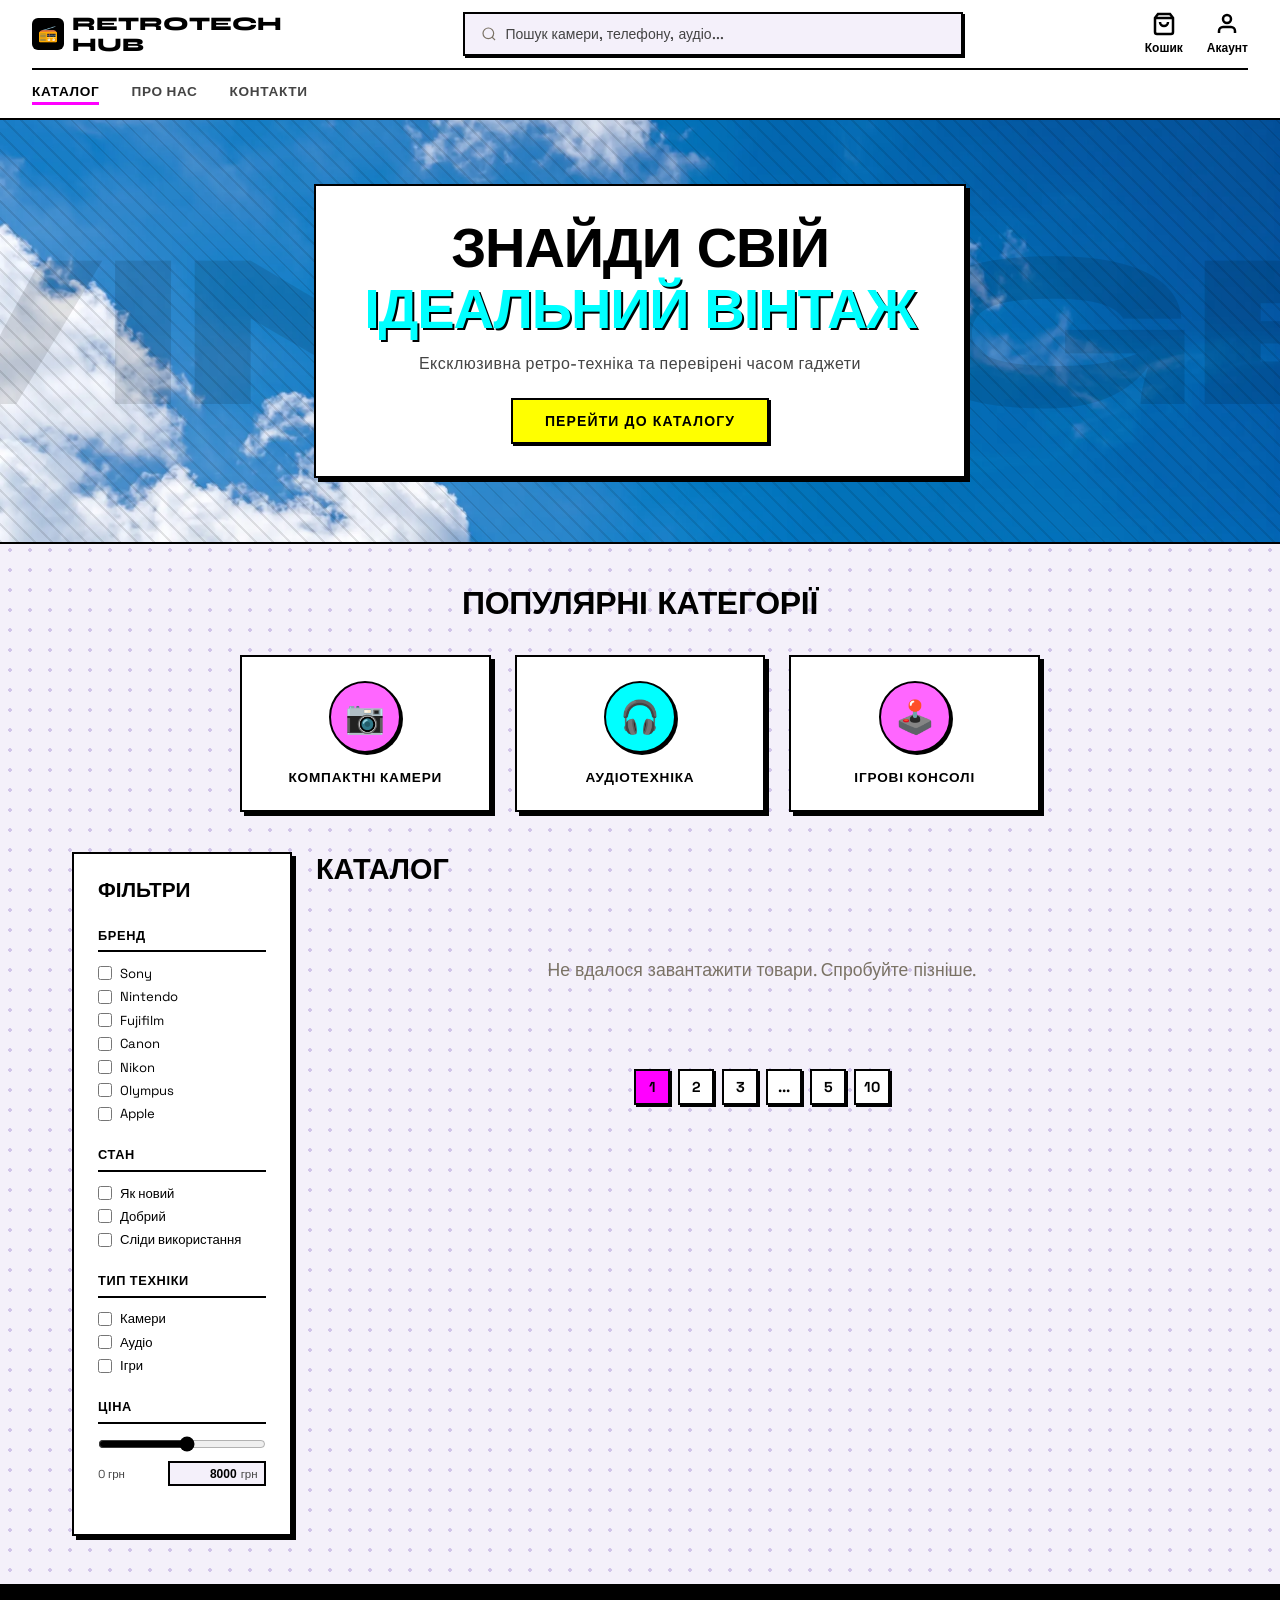
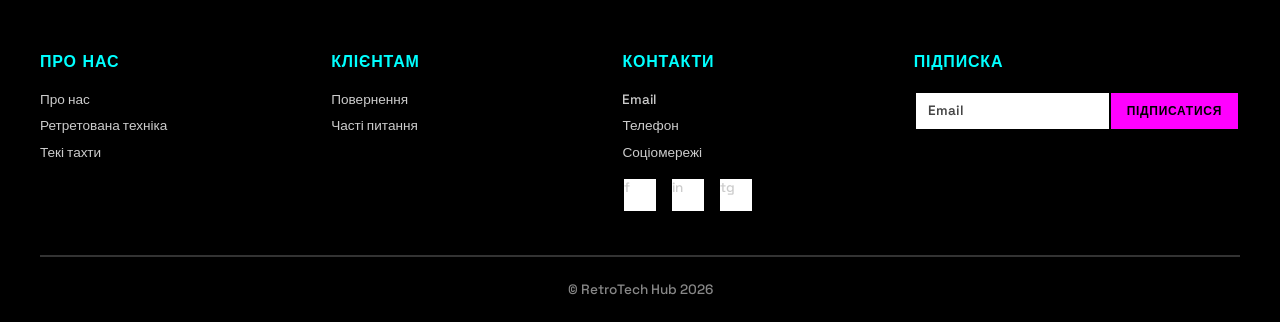
==== commit f71f1fbd: "fix: Add cache buster to style.css to force layout update" ====
--- a/index.html
+++ b/index.html
@@ -10,7 +10,7 @@
     href="https://fonts.googleapis.com/css2?family=Space+Grotesk:wght@400;500;600;700&family=Syne:wght@700;800&display=swap"
     rel="stylesheet">
   <!-- Підключення зовнішнього CSS файлу -->
-  <link rel="stylesheet" href="style.css">
+  <link rel="stylesheet" href="style.css?v=1.1">
 </head>
 
 <body>
@@ -34,25 +34,27 @@
         </div>
         <div class="search-dropdown" id="search-dropdown"></div>
       </div>
-      <!-- Кнопка кошика в навігації -->
-      <a class="nav-action" href="#" id="cart-btn" onclick="toggleCart(event)">
-        <svg viewBox="0 0 24 24" fill="none" stroke="currentColor" stroke-width="1.8">
-          <path d="M6 2 3 6v14a2 2 0 0 0 2 2h14a2 2 0 0 0 2-2V6l-3-4z" />
-          <line x1="3" y1="6" x2="21" y2="6" />
-          <path d="M16 10a4 4 0 0 1-8 0" />
-        </svg>
-        <!-- Бейдж з кількістю товарів -->
-        <div class="badge" id="cart-badge">0</div>
-        Кошик
-      </a>
-
-      <a class="nav-action" href="modal.html" id="account-btn">
-        <svg viewBox="0 0 24 24" fill="none" stroke="currentColor" stroke-width="1.8">
-          <path d="M20 21v-2a4 4 0 0 0-4-4H8a4 4 0 0 0-4 4v2" />
-          <circle cx="12" cy="7" r="4" />
-        </svg>
-        Акаунт
-      </a>
+      <div class="nav-actions">
+        <!-- Кнопка кошика в навігації -->
+        <a class="nav-action" href="#" id="cart-btn" onclick="toggleCart(event)">
+          <svg viewBox="0 0 24 24" fill="none" stroke="currentColor" stroke-width="1.8">
+            <path d="M6 2 3 6v14a2 2 0 0 0 2 2h14a2 2 0 0 0 2-2V6l-3-4z" />
+            <line x1="3" y1="6" x2="21" y2="6" />
+            <path d="M16 10a4 4 0 0 1-8 0" />
+          </svg>
+          <!-- Бейдж з кількістю товарів -->
+          <div class="badge" id="cart-badge">0</div>
+          Кошик
+        </a>
+
+        <a class="nav-action" href="modal.html" id="account-btn">
+          <svg viewBox="0 0 24 24" fill="none" stroke="currentColor" stroke-width="1.8">
+            <path d="M20 21v-2a4 4 0 0 0-4-4H8a4 4 0 0 0-4 4v2" />
+            <circle cx="12" cy="7" r="4" />
+          </svg>
+          Акаунт
+        </a>
+      </div>
 
     </div>
     <div class="nav-links">
@@ -237,7 +239,7 @@
 
 
   <!-- Підключення зовнішнього JavaScript файлу -->
-  <script src="script.js?v=3"></script>
+  <script src="script.js?v=4"></script>
 </body>
 
 </html>
--- a/style.css
+++ b/style.css
@@ -43,11 +43,13 @@
   position: sticky;
   top: 0;
   z-index: 100;
+  overflow: visible;
 }
 
 .nav-top {
   display: flex;
   align-items: center;
+  justify-content: space-between;
   gap: 1.5rem;
   padding: 0.75rem 0;
   border-bottom: 2px solid var(--border);
@@ -115,8 +117,10 @@
 
 /* SEARCH WRAPPER & DROPDOWN */
 .search-wrapper {
-  flex: 1;
+  flex: 0 1 500px;
+  width: 100%;
   position: relative;
+  margin: 0 auto;
 }
 
 .search-wrapper .search-bar {
@@ -125,14 +129,11 @@
 }
 
 .search-dropdown {
-  position: absolute;
-  top: calc(100% + 4px);
-  left: 0;
-  right: 0;
+  position: fixed;
   background: var(--warm-white);
   border: 2px solid var(--border);
   box-shadow: 4px 4px 0 var(--border);
-  z-index: 999;
+  z-index: 9999;
   max-height: 360px;
   overflow-y: auto;
   display: none;
@@ -255,6 +256,7 @@
   display: flex;
   gap: 1.5rem;
   align-items: center;
+  justify-content: flex-end;
 }
 
 .nav-action {
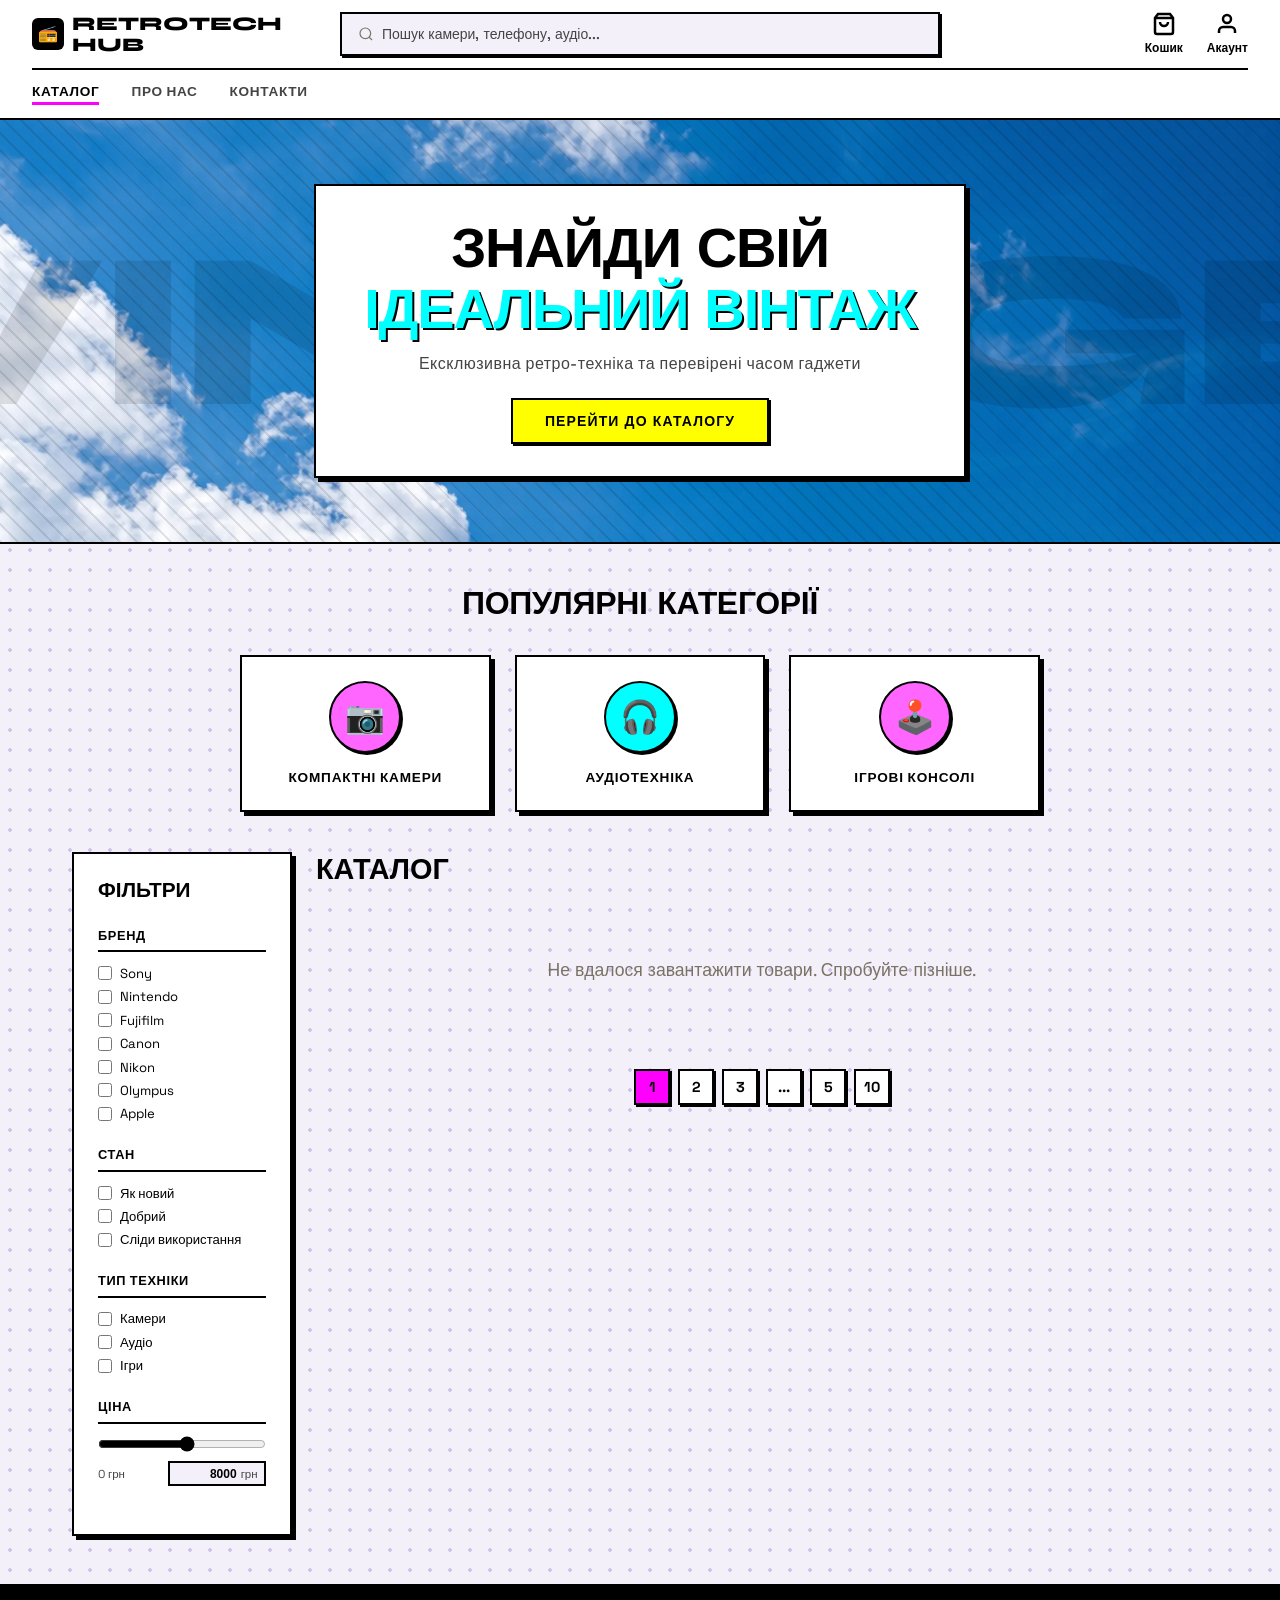
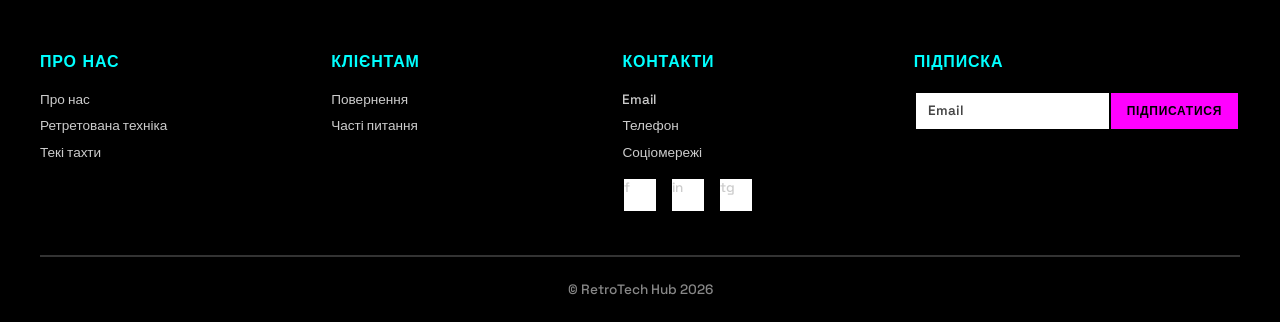
==== commit e40ad352: "style: Switch header to CSS Grid for guaranteed layout" ====
--- a/index.html
+++ b/index.html
@@ -10,7 +10,7 @@
     href="https://fonts.googleapis.com/css2?family=Space+Grotesk:wght@400;500;600;700&family=Syne:wght@700;800&display=swap"
     rel="stylesheet">
   <!-- Підключення зовнішнього CSS файлу -->
-  <link rel="stylesheet" href="style.css?v=1.1">
+  <link rel="stylesheet" href="style.css?v=1.2">
 </head>
 
 <body>
--- a/style.css
+++ b/style.css
@@ -47,15 +47,16 @@
 }
 
 .nav-top {
-  display: flex;
-  align-items: center;
-  justify-content: space-between;
+  display: grid;
+  grid-template-columns: 1fr minmax(200px, 600px) 1fr;
+  align-items: center;
   gap: 1.5rem;
   padding: 0.75rem 0;
   border-bottom: 2px solid var(--border);
 }
 
 .logo {
+  justify-self: start;
   display: flex;
   align-items: center;
   gap: 0.5rem;
@@ -117,10 +118,8 @@
 
 /* SEARCH WRAPPER & DROPDOWN */
 .search-wrapper {
-  flex: 0 1 500px;
   width: 100%;
   position: relative;
-  margin: 0 auto;
 }
 
 .search-wrapper .search-bar {
@@ -253,6 +252,7 @@
 }
 
 .nav-actions {
+  justify-self: end;
   display: flex;
   gap: 1.5rem;
   align-items: center;
@@ -926,6 +926,7 @@
 
 @media (max-width: 768px) {
   .nav-top {
+    display: flex;
     flex-wrap: wrap;
     gap: 1rem;
     padding: 1rem 0;
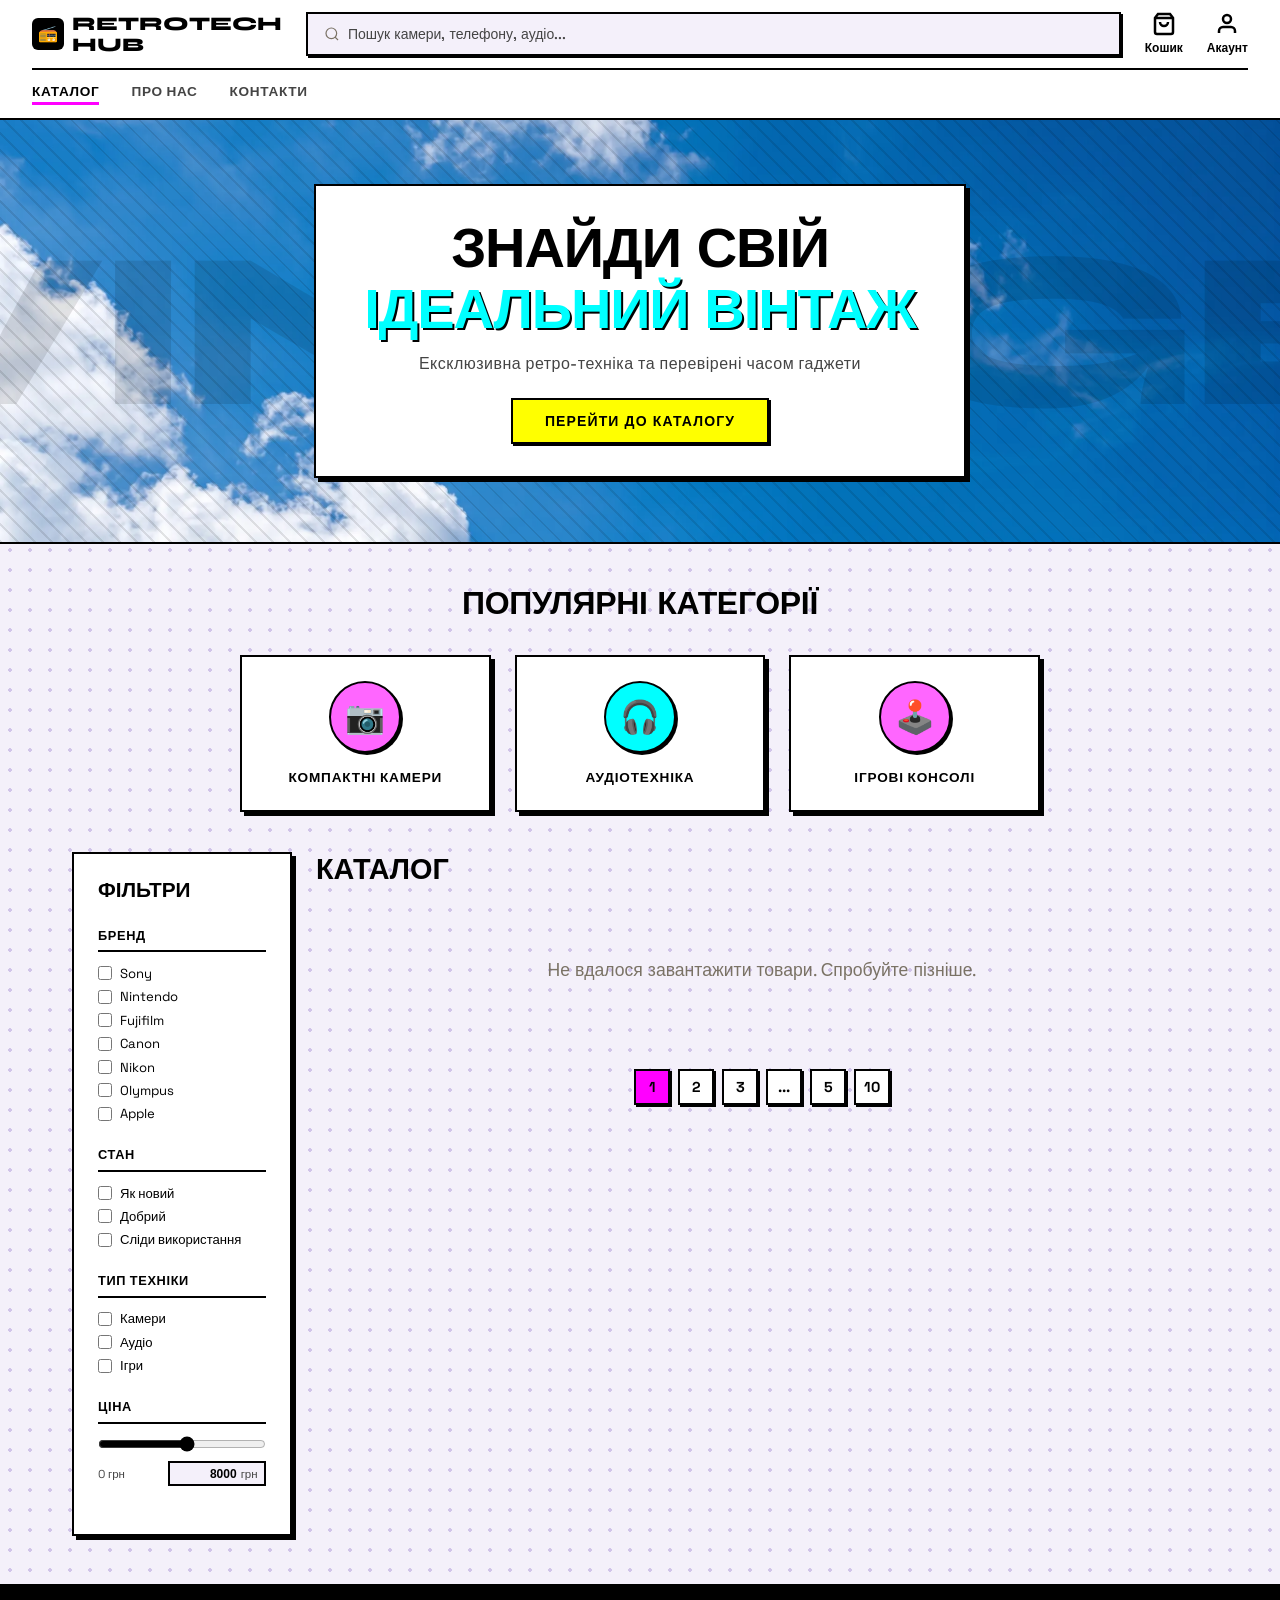
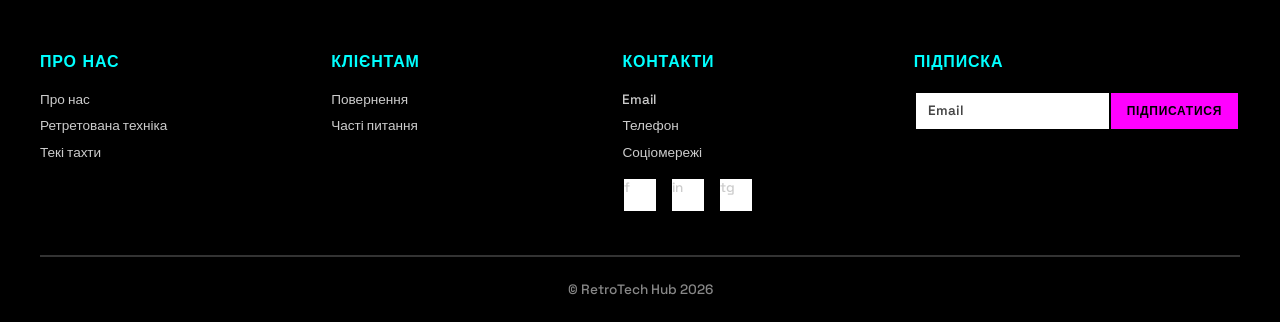
==== commit cc7ba1b9: "fix: Fix nav grid width and column sizing for proper header layout" ====
--- a/index.html
+++ b/index.html
@@ -10,7 +10,7 @@
     href="https://fonts.googleapis.com/css2?family=Space+Grotesk:wght@400;500;600;700&family=Syne:wght@700;800&display=swap"
     rel="stylesheet">
   <!-- Підключення зовнішнього CSS файлу -->
-  <link rel="stylesheet" href="style.css?v=1.2">
+  <link rel="stylesheet" href="style.css?v=1.3">
 </head>
 
 <body>
--- a/style.css
+++ b/style.css
@@ -44,11 +44,13 @@
   top: 0;
   z-index: 100;
   overflow: visible;
+  width: 100%;
+  box-sizing: border-box;
 }
 
 .nav-top {
   display: grid;
-  grid-template-columns: 1fr minmax(200px, 600px) 1fr;
+  grid-template-columns: auto 1fr auto;
   align-items: center;
   gap: 1.5rem;
   padding: 0.75rem 0;
